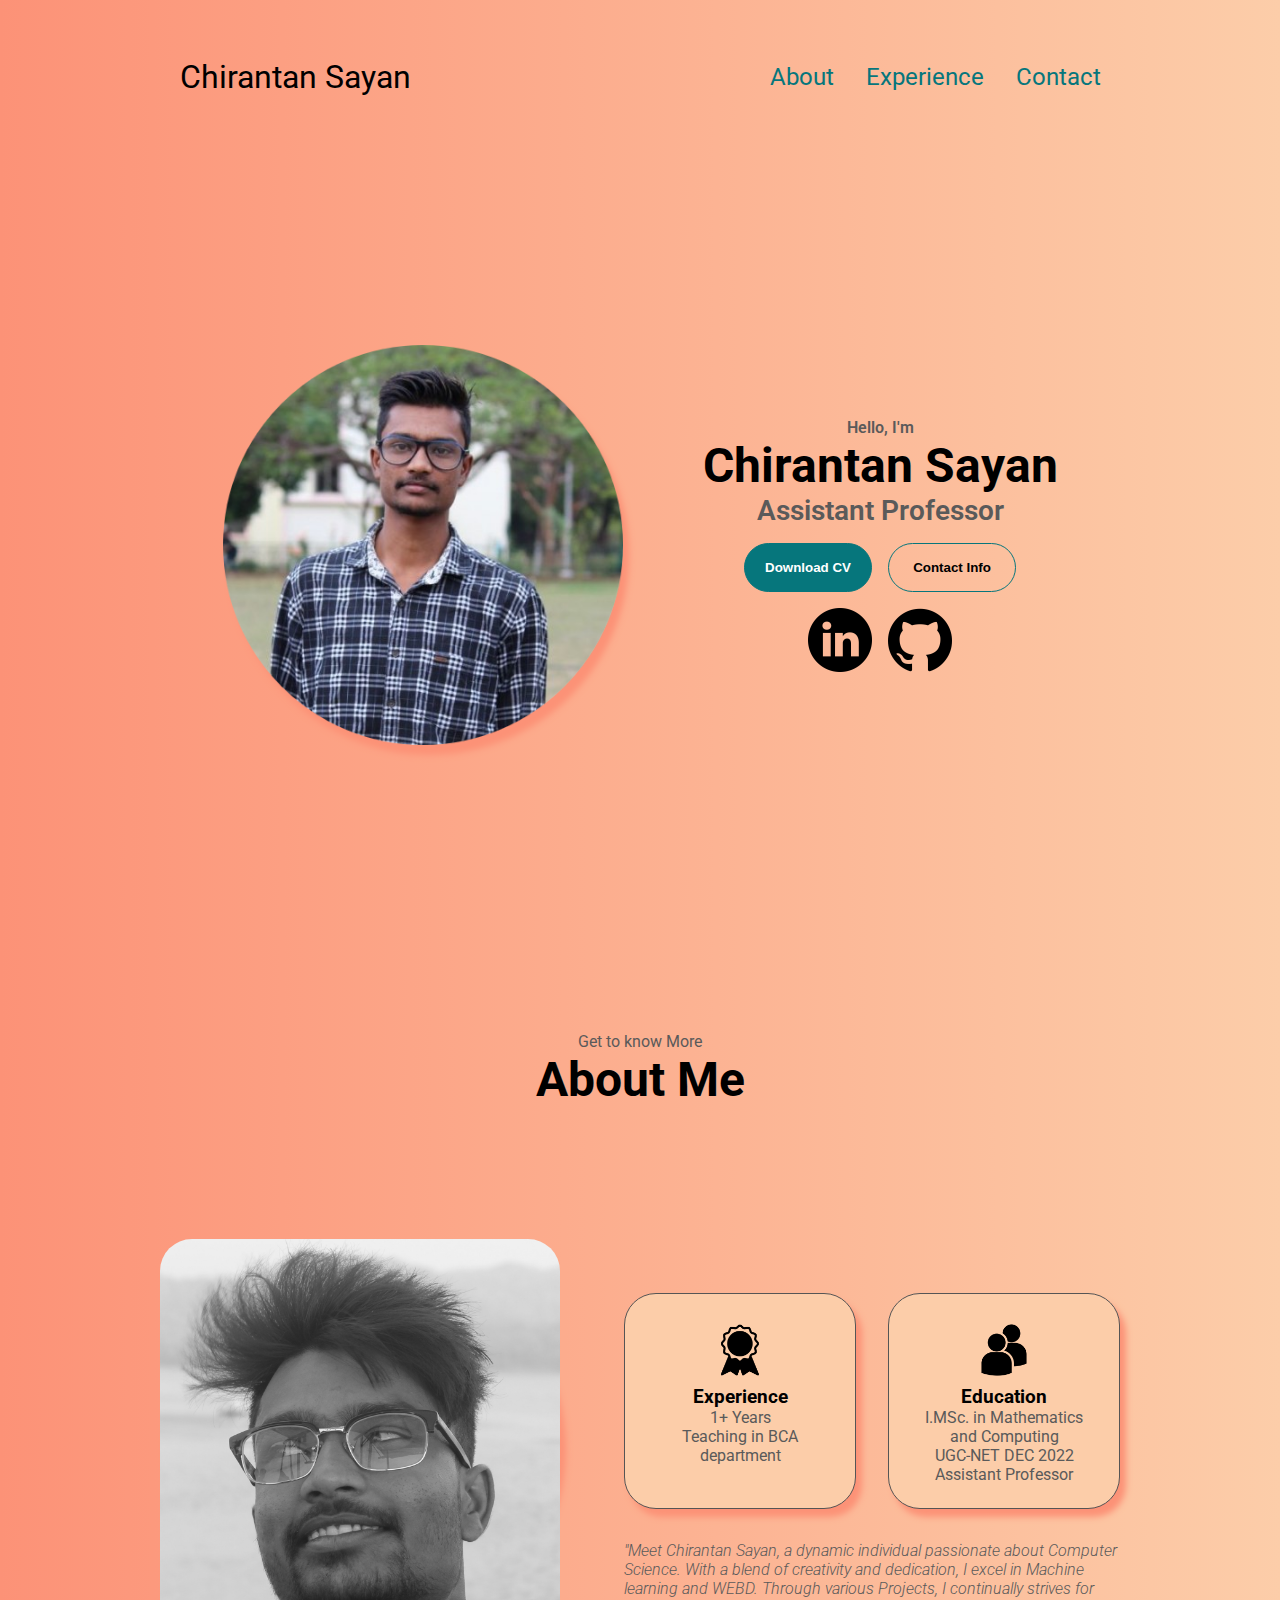
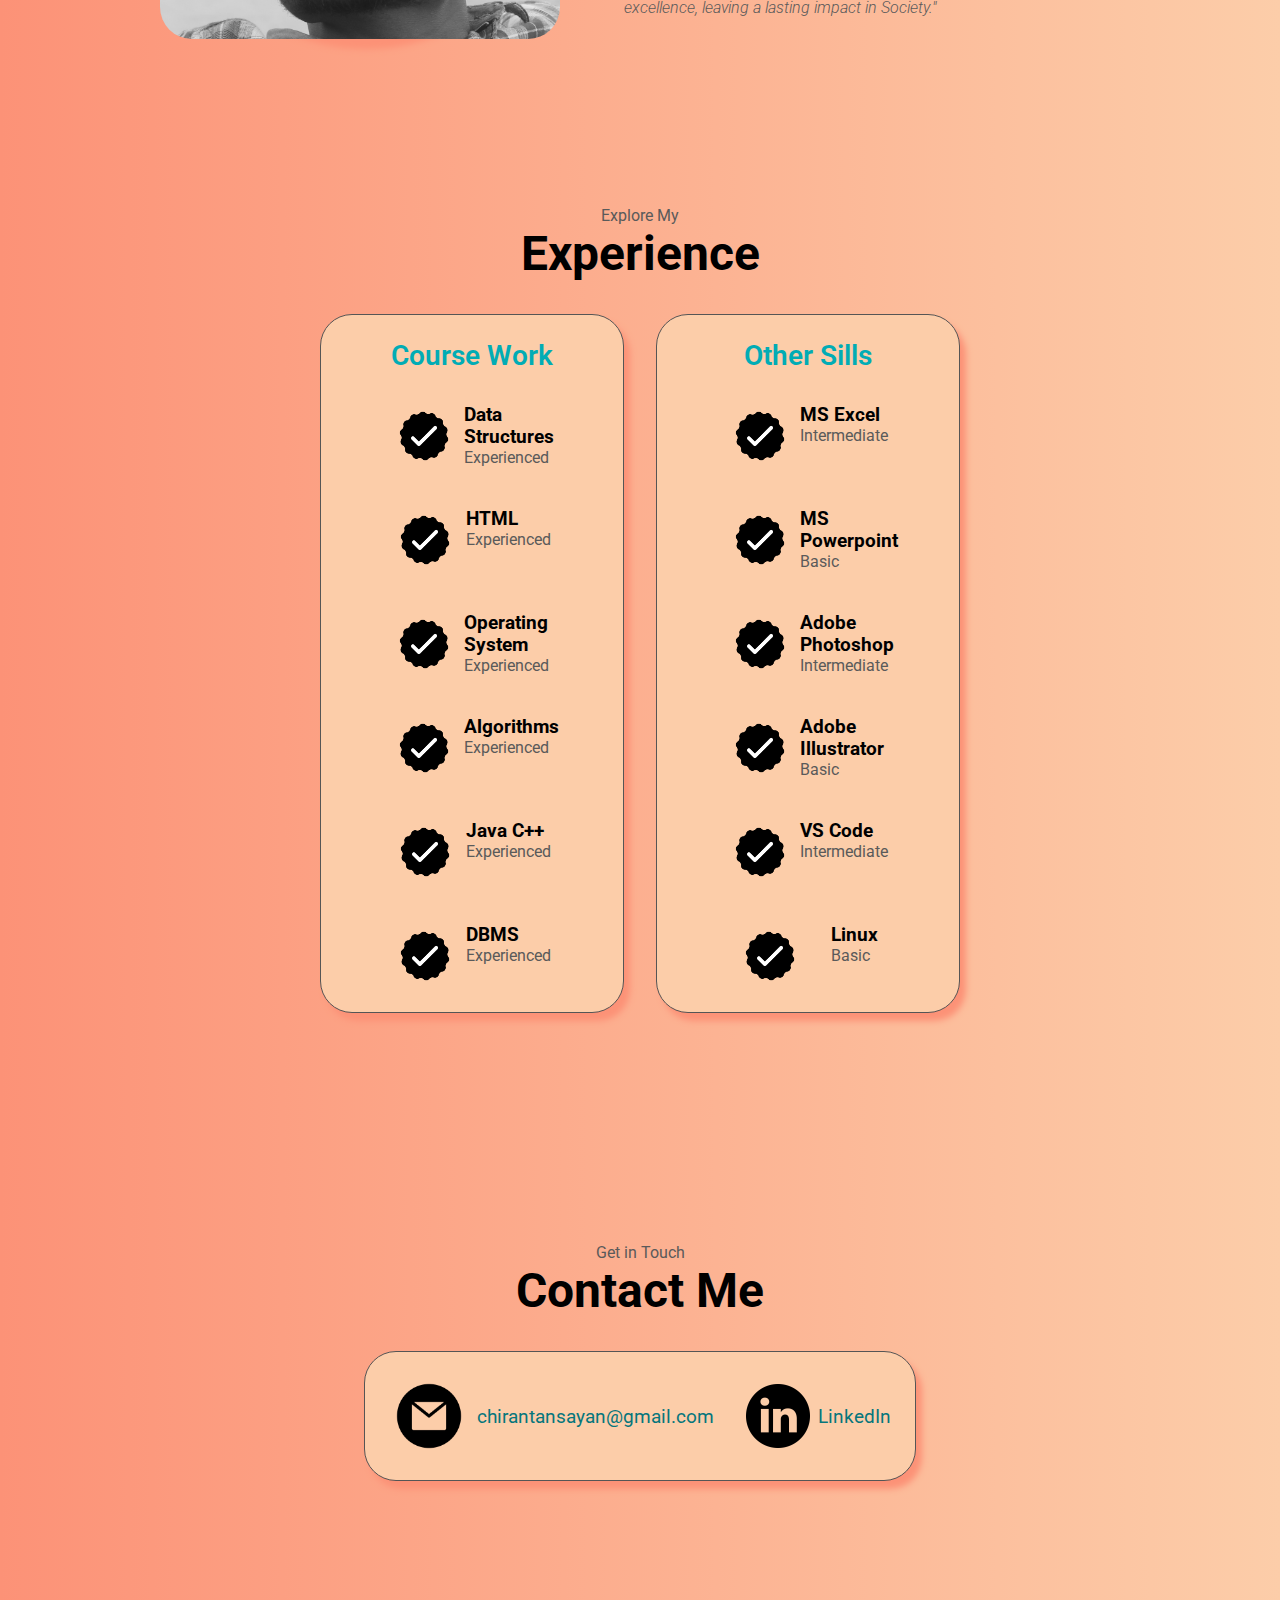
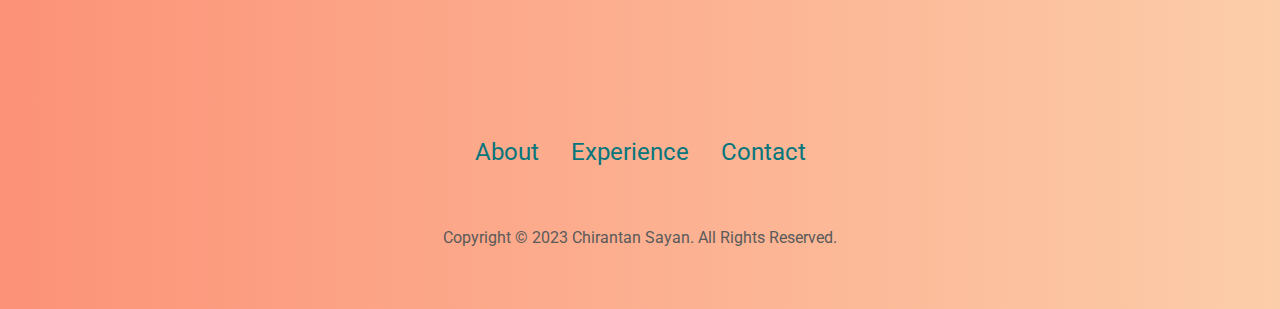
==== index.html @ 156c89c4 "My portfolio responsive website" ====
<!DOCTYPE html>
<html lang="en">

<head>
  <meta charset="UTF-8">
  <meta name="viewport" content="width=device-width, initial-scale=1.0">
  <title>My Portfolio</title>
  <link rel="stylesheet" href="style.css">
  <link rel="stylesheet" href="mediaqueries.css">
</head>

<body>
  <nav id="desktop-nav">
    <div class="logo">Chirantan Sayan</div>
    <div>
      <ul class="nav-links">
        <li><a href="#about">About</a></li>
        <li><a href="#experience">Experience</a></li>
        <li><a href="#contact">Contact</a></li>
      </ul>
    </div>
  </nav>
  <nav id="hamburger-nav">
    <div class="logo">Chirantan Sayan</div>
    <div class="hamburger-menu">
      <div class="hamburger-icon" onclick="toggleMenu()">
        <span></span>
        <span></span>
        <span></span>
      </div>
      <div class="menu-links">
        <li><a href="#about" onclick="toggleMenu()">About</a></li>
        <li><a href="#experience" onclick="toggleMenu()">Experience</a></li>
        <li><a href="#contact" onclick="toggleMenu()">Contact</a></li>
      </div>
    </div>
  </nav>
  <section id="profile">
    <div class="section__pic-container">
      <img src="./assets/profilepic.png" alt="sayan pic">
    </div>
    <div class="section__text">
      <p class="section__text__p1">Hello, I'm</p>
      <h1 class="title">Chirantan Sayan</h1>
      <p class="section__text__p2">Assistant Professor</p>
      <div class="btn-container">
        <button class="btn btn-color-1" onclick="window.open('./assets/Sayan_Resume.pdf')">
          Download CV
        </button>
        <button class="btn btn-color-2" onclick="location.href='./#contact'">
          Contact Info
        </button>
      </div>
      <div id="socials-container">
        <img src="./assets/linkedin.png" alt="linkedin profile" class="icon"
          onclick="location.href='https://linkedin.com/'">
        <img src="./assets/github.png" alt="github page" class="icon" onclick="location.href='https://github.com/chirantansayan'">
      </div>
    </div>
  </section>
  <section id="about">
    <p class="section__text__p1">Get to know More</p>
    <h1 class="title">About Me</h1>
    <div class="section-container">
      <div class="section__pic-container">
        <img src="./assets/profilepic2.jpg" alt="profilepic2" class="about-pic">
      </div>
      <div class="about-detail-container">
        <div class="about-container">
          <div class="detail-container">
            <img src="./assets/experience.png" alt="experience icon" class="icon">
            <h3>Experience</h3>
            <p>1+ Years <br>Teaching in BCA department</p>
          </div>
          <div class="detail-container">
            <img src="./assets/education.png" alt="education icon" class="icon">
            <h3>Education</h3>
            <p>I.MSc. in Mathematics and Computing <br>UGC-NET DEC 2022 Assistant Professor</p>
          </div>
        </div>
        <div class="text-container">
          <p>"Meet Chirantan Sayan, a dynamic individual passionate about Computer Science.
            With a blend of creativity and dedication, I excel in Machine learning and WEBD.
            Through various Projects, I continually strives for excellence, leaving a lasting impact in Society."</p>
        </div>
      </div>
    </div>
    <section id="experience">
      <p class="section__text__p1">Explore My</p>
      <h1 class="title">Experience</h1>
      <div class="experience-detail-container">
        <div class="about-container">
          <div class="detail-container">
            <h2 class="experience-sub-title">Course Work</h2>
            <div class="article-container">
              <article>
                <img src="./assets/checkmark.png" alt="Experience icon" class="icon">
                <div>
                  <h3>Data Structures</h3>
                  <p>Experienced</p>
                </div>
              </article>
              <article>
                <img src="./assets/checkmark.png" alt="Experience icon" class="icon">
                <div>
                  <h3>HTML</h3>
                  <p>Experienced</p>
                </div>
              </article>
              <article>
                <img src="./assets/checkmark.png" alt="Experience icon" class="icon">
                <div>
                  <h3>Operating System</h3>
                  <p>Experienced</p>
                </div>
              </article>
              <article>
                <img src="./assets/checkmark.png" alt="Experience icon" class="icon">
                <div>
                  <h3>Algorithms</h3>
                  <p>Experienced</p>
                </div>
              </article>
              <article>
                <img src="./assets/checkmark.png" alt="Experience icon" class="icon">
                <div>
                  <h3>Java C++</h3>
                  <p>Experienced</p>
                </div>
              </article>
              <article>
                <img src="./assets/checkmark.png" alt="Experience icon" class="icon">
                <div>
                  <h3>DBMS</h3>
                  <p>Experienced</p>
                </div>
              </article>
            </div>
          </div>
          <div class="detail-container">
            <h2 class="experience-sub-title">Other Sills</h2>
            <div class="article-container">
              <article>
                <img src="./assets/checkmark.png" alt="Experience icon" class="icon">
                <div>
                  <h3>MS Excel</h3>
                  <p>Intermediate</p>
                </div>
              </article>
              <article>
                <img src="./assets/checkmark.png" alt="Experience icon" class="icon">
                <div>
                  <h3>MS Powerpoint</h3>
                  <p>Basic</p>
                </div>
              </article>
              <article>
                <img src="./assets/checkmark.png" alt="Experience icon" class="icon">
                <div>
                  <h3>Adobe Photoshop</h3>
                  <p>Intermediate</p>
                </div>
              </article>
              <article>
                <img src="./assets/checkmark.png" alt="Experience icon" class="icon">
                <div>
                  <h3>Adobe Illustrator</h3>
                  <p>Basic</p>
                </div>
              </article>
              <article>
                <img src="./assets/checkmark.png" alt="Experience icon" class="icon">
                <div>
                  <h3>VS Code</h3>
                  <p>Intermediate</p>
                </div>
              </article>
              <article>
                <img src="./assets/checkmark.png" alt="Experience icon" class="icon">
                <div>
                  <h3>Linux</h3>
                  <p>Basic</p>
                </div>
              </article>
            </div>
          </div>
        </div>
      </div>
    </section>
    <section id="contact">
      <p class="section__text__p1">Get in Touch</p>
      <h1 class="title">Contact Me</h1>
      <div class="contact-info-upper-container">
        <div class="contact-info-container">
          <img src="./assets/email.png" alt="Email icon" class="icon contact-icon email-icon" />
          <p><a href="mailto:chirantansayan@gmail.com">chirantansayan@gmail.com</a></p>
        </div>
        <div class="contact-info-container">
          <img src="./assets/linkedin.png" alt="LinkedIn icon" class="icon contact-icon" />
          <p><a href="https://www.linkedin.com">LinkedIn</a></p>
        </div>
      </div>
    </section>
    <footer>
      <nav>
        <div class="nav-links-container">
          <ul class="nav-links">
            <li><a href="#about">About</a></li>
            <li><a href="#experience">Experience</a></li>
            <li><a href="#contact">Contact</a></li>
          </ul>
        </div>
      </nav>
      <p>Copyright &#169; 2023 Chirantan Sayan. All Rights Reserved.</p>
    </footer>
  </section>
  <script src="script.js"></script>
</body>
</html>
---- style.css ----
@import url('https://fonts.googleapis.com/css2?family=Roboto:wght@500;700&display=swap');

* {
    margin: 0;
    padding: 0;
}

body {
    font-family: 'Roboto', sans-serif;
    /* background-image: linear-gradient(90deg,#415800 0%,#C850C0 46%,#FFCC70 100%); */
    background: linear-gradient(to right, #fc9277, #fccda9);

}

html {
    scroll-behavior: smooth;
}

p {
    color: rgb(90, 90, 90);
}

/* Transition */
a,
.btn {
    transition: all 300ms ease;
}

/* Desktop nav */
nav,
.nav-links {
    display: flex;
}

nav {
    justify-content: space-around;
    align-items: center;
    height: 17vh;
}

.nav-links {
    gap: 2rem;
    list-style: none;
    font-size: 1.5rem;
}

a {
    color: rgb(6, 118, 124);
    text-decoration: none;
    text-decoration-color: white;
}

a:hover {
    color: rgb(1, 172, 181);
    text-decoration: underline;
    text-underline-offset: 1rem;
    text-decoration-color: (212, 0, 255);
}

.logo {
    font-size: 2rem;
}

.logo:hover {
    cursor: default;
}

/* Hamburger */
#hamburger-nav {
    display: none;
}

.hamburger-menu {
    position: relative;
    display: inline-block;
}

.hamburger-icon {
    display: flex;
    flex-direction: column;
    justify-content: space-between;
    height: 24px;
    width: 30px;
    cursor: pointer;
}

.hamburger-icon span {
    width: 100%;
    height: 2px;
    background-color: rgb(1, 172, 181);
    transition: all 0.3 ease-in-out;
}

.menu-links {
    position: absolute;
    top: 100%;
    right: 0;
    background-color: white;
    width: fit-content;
    max-height: 0;
    overflow: hidden;
    transition: all 0.3 ease-in-out;
    background: #fccda9;
}

.menu-links a {
    display: block;
    padding: 10px;
    text-align: justify;
    font-size: 1.2rem;
    color: rgb(68, 68, 68);
    text-decoration: none;
    transition: all 0.3 ease-in-out;
}

.menu-links a:hover {
    color: rgb(6, 118, 124);
    text-decoration: underline;
    text-underline-offset: 0.5rem;
    text-decoration-color: (212, 0, 255);
}

.menu-links li {
    list-style: none;
}

.menu-links.open {
    max-height: 300px;
}

.hamburger-icon.open span:first-child {
    transform: rotate(45deg) translate(10px, 5px);
}

.hamburger-icon.open span:nth-child(2) {
    opacity: 0;
}

.hamburger-icon.open span:last-child {
    transform: rotate(-45deg) translate(10px, -5px);
}

.hamburger-icon span:first-child {
    transform: none;
}

.hamburger-icon span:first-child {
    opacity: 1;
    ;
}

.hamburger-icon span:first-child {
    transform: none;
}

/* Section */
section {
    padding-top: 4vh;
    height: 96vh;
    margin: 0 10rem;
    box-sizing: border-box;
    min-height: fit-content;
}

.section-container {
    display: flex;
}

#profile {
    display: flex;
    justify-content: center;
    gap: 5rem;
    height: 70vh;
}

.section__pic-container {
    display: flex;
    height: 400px;
    width: 400px;
    margin: auto 0;
    border-radius: 50%;
    box-shadow: #fc9277 6px 10px 6px;
}

.section__text {
    align-self: center;
    text-align: center;
}

.section__text p {
    font-weight: 600;
}

.section__text__p1 {
    text-align: center;
}

.section__text__p2 {
    font-size: 1.75rem;
    margin-bottom: 1rem;
}

.title {
    font-size: 3rem;
    text-align: center;
}
#socials-container{
    display: flex;
    justify-content: center;
    margin-top: 1rem;
    gap: 1rem;
}
/* icons */
.icon{
    cursor: pointer;
    height: 4rem;
}
/* buttons */
.btn-container{
    display: flex;
    justify-content: center;
    gap: 1rem;
}
.btn{
    font-weight: 600;
    transition: all 300ms ease;
    padding: 1rem;
    width: 8rem;
    border-radius: 2rem;
}
.btn-color-1,
.btn-color-2{
    border: rgb(6, 118, 124) 0.1rem solid;
}
.btn-color-1:hover,
.btn-color-2:hover{
    cursor: pointer;
}
.btn-color-1,
.btn-color-2:hover{
    background: rgb(6, 118, 124);
    color:white;
}
.btn-color-1:hover{
    background: rgb(6, 118, 124);
}
.btn-color-2{
    background: none;
}
.btn-color-2:hover{
    border: rgb(6, 118, 124) 0.1rem solid;
}
.btn-container{
    gap: 1rem;
}
/* about */
#about{
    position: relative;
}
.about-container{
    gap: 2rem;
    margin-bottom: 2rem;
    margin-top: 2rem;
}
.about-detail-container{
    justify-content: center;
    flex-direction: column;
}
.about-container,.about-detail-container{
    display: flex;
}
.about-pic{
    border-radius: 2rem;
}
.arrow{
    position: absolute;
    right: 1rem;
    bottom: 2.5rem;
}
.detail-container{
    padding: 1.5rem;
    flex: 1;
    background: #fccda9;
    border-radius: 2rem;
    border: rgb(6, 118, 124) 0.1rem solid;
    border-color: rgb(85, 85, 85);
    text-align: center;
    box-shadow: 6px 8px 6px #fc9277;
}
.section-container{
    gap: 4rem;
    height: 80%;
}
.section__pic-container{
    height: 400px;
    width: 400px;
    margin: auto 0;
}
.text-container{
    font-style: italic;
    font-weight: 300;
}
/* Experience */
#experience{
    position: relative;
}
.experience-sub-title{
    color: rgb(1, 172, 181);
    font-weight: 600;
    font-size: 1.75rem;
    margin-bottom: 2rem;
}
.experience-detail-container{
    display: flex;
    justify-content: center;
    flex-direction: column;
}
.article-container{
    display: flex;
    text-align: initial;
    flex-wrap: wrap;
    flex-direction: row;
    gap: 2.5rem;
    justify-content: space-around;
}
article{
    display: flex;
    width: 10rem;
    justify-content: space-around;
    gap: 0.5rem;
}
article .icon{
    cursor: default;
}
/* contact */
#contact{
    display: flex;
    justify-content: center;
    flex-direction: column;
    height: 70vh;
}
.contact-info-upper-container{
    display: flex;
    justify-content: center;
    border-radius: 2rem;
    border: rgb(85, 85, 85) 0.1rem solid;
    background-color: #fccda9;
    background: #fccda9;
    margin: 2rem auto;
    padding: 0.5rem;
    box-shadow: 6px 8px 6px #fc9277;
}
.contact-info-container{
    display: flex;
    align-items: center;
    justify-content: center;
    gap: 0.5rem;
    margin: 1rem;
}
.contact-info-container p{
    font-size: larger;
}
.contact-icon{
    cursor: default;
}
.email-icon{
    height: 5rem;
}
/* Footer */
footer{
    height: 26vh;
    margin: 0 1rem;
}
footer p{
    text-align: center;
}
---- mediaqueries.css ----
@media screen and (max-width: 1400px) {
    #profile{
        height: 83vh;
        margin-bottom: 6rem;
    }
    .about-containers{
        display: wrap;
    }
}


@media screen and (max-width: 1200px) {
    #desktop-nav{
        display: none;
    }
    #hamburger-nav{
        display: flex;
    }
    #experience,
    .experience-detail-container{
        margin-top: 2rem;
    }
    #profile,
    .section-container{
        display: block;
    }
    section,
    .section-container{
        height: fit-content;
    }
    section{
        margin: 0 5%;
    }
    .section__pic-container{
        width: 275px;
        height: 275px;
        margin: 0 auto 2rem;
    }
    .about-containers{
        margin-top: 0;
    }
}
@media  screen and (max-width: 600px) {
    #contact, footer{
        height: 40vh;
    }
    #profile{
        height: 83vh;
        margin-bottom: 0;
    }
    article{
        font-size: 1rem;
    }
    footer nav{
        height: fit-content;
        margin-bottom: 2rem;
    }
    .about-container,
    .contact-info-upper-container,
    .btn-container{
        flex-wrap: wrap;
    }
    .contact-info-container{
        margin: 0;
    }
    .contact-info-container p, 
    .nav-links li a{
        font-size: 1rem;
    }
    .experience-sub-title{
        font-size: 1.25rem;
    }
    .logo{
        font-size: 1.5rem;
    }
    .nav-links{
        flex-direction: column;
        gap: 0.5rem;
        text-align: center;
    }
    .section__pic-container{
        width: auto;
        height: 46vw;
        justify-content: center;
    }
    .section__text__p2{
        font-size: 1.25rem;
    }
    .title{
        font-size: 2rem;
    }
    .text-container{
        text-align: justify;
    }
}
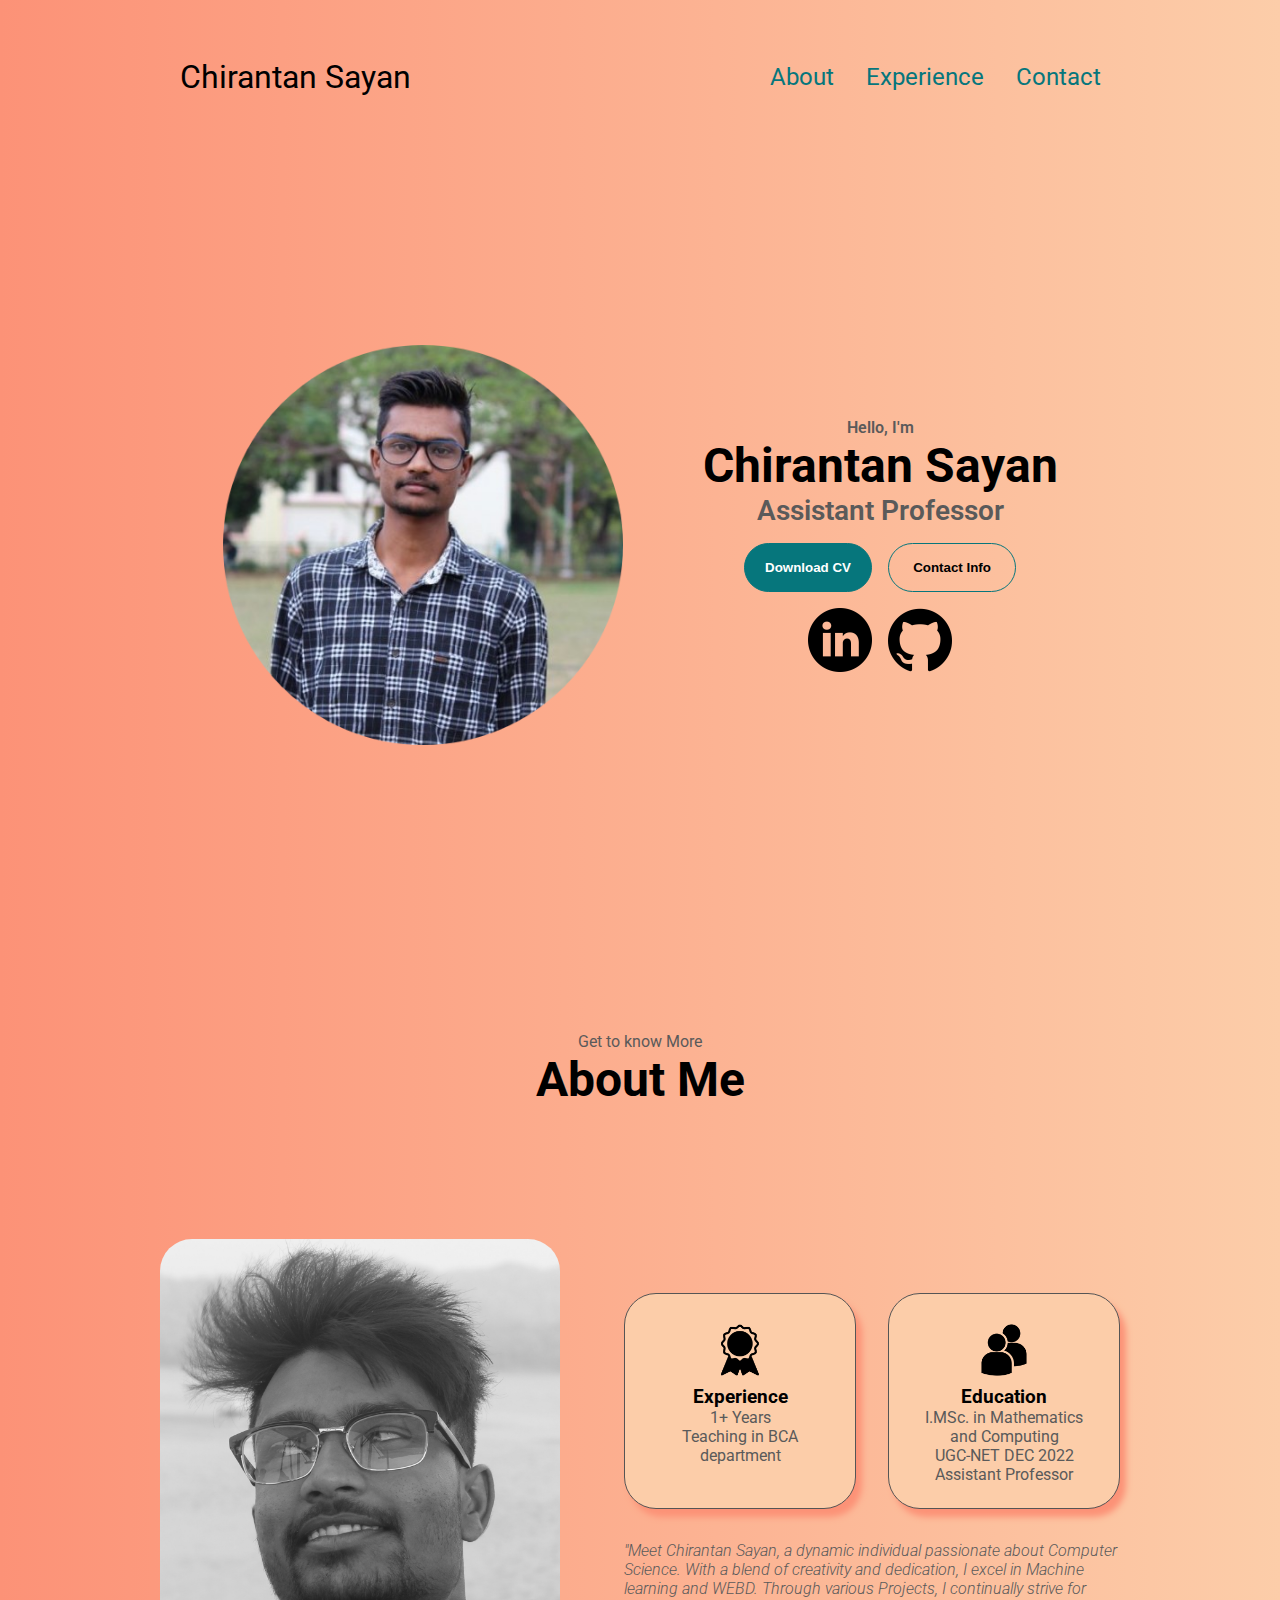
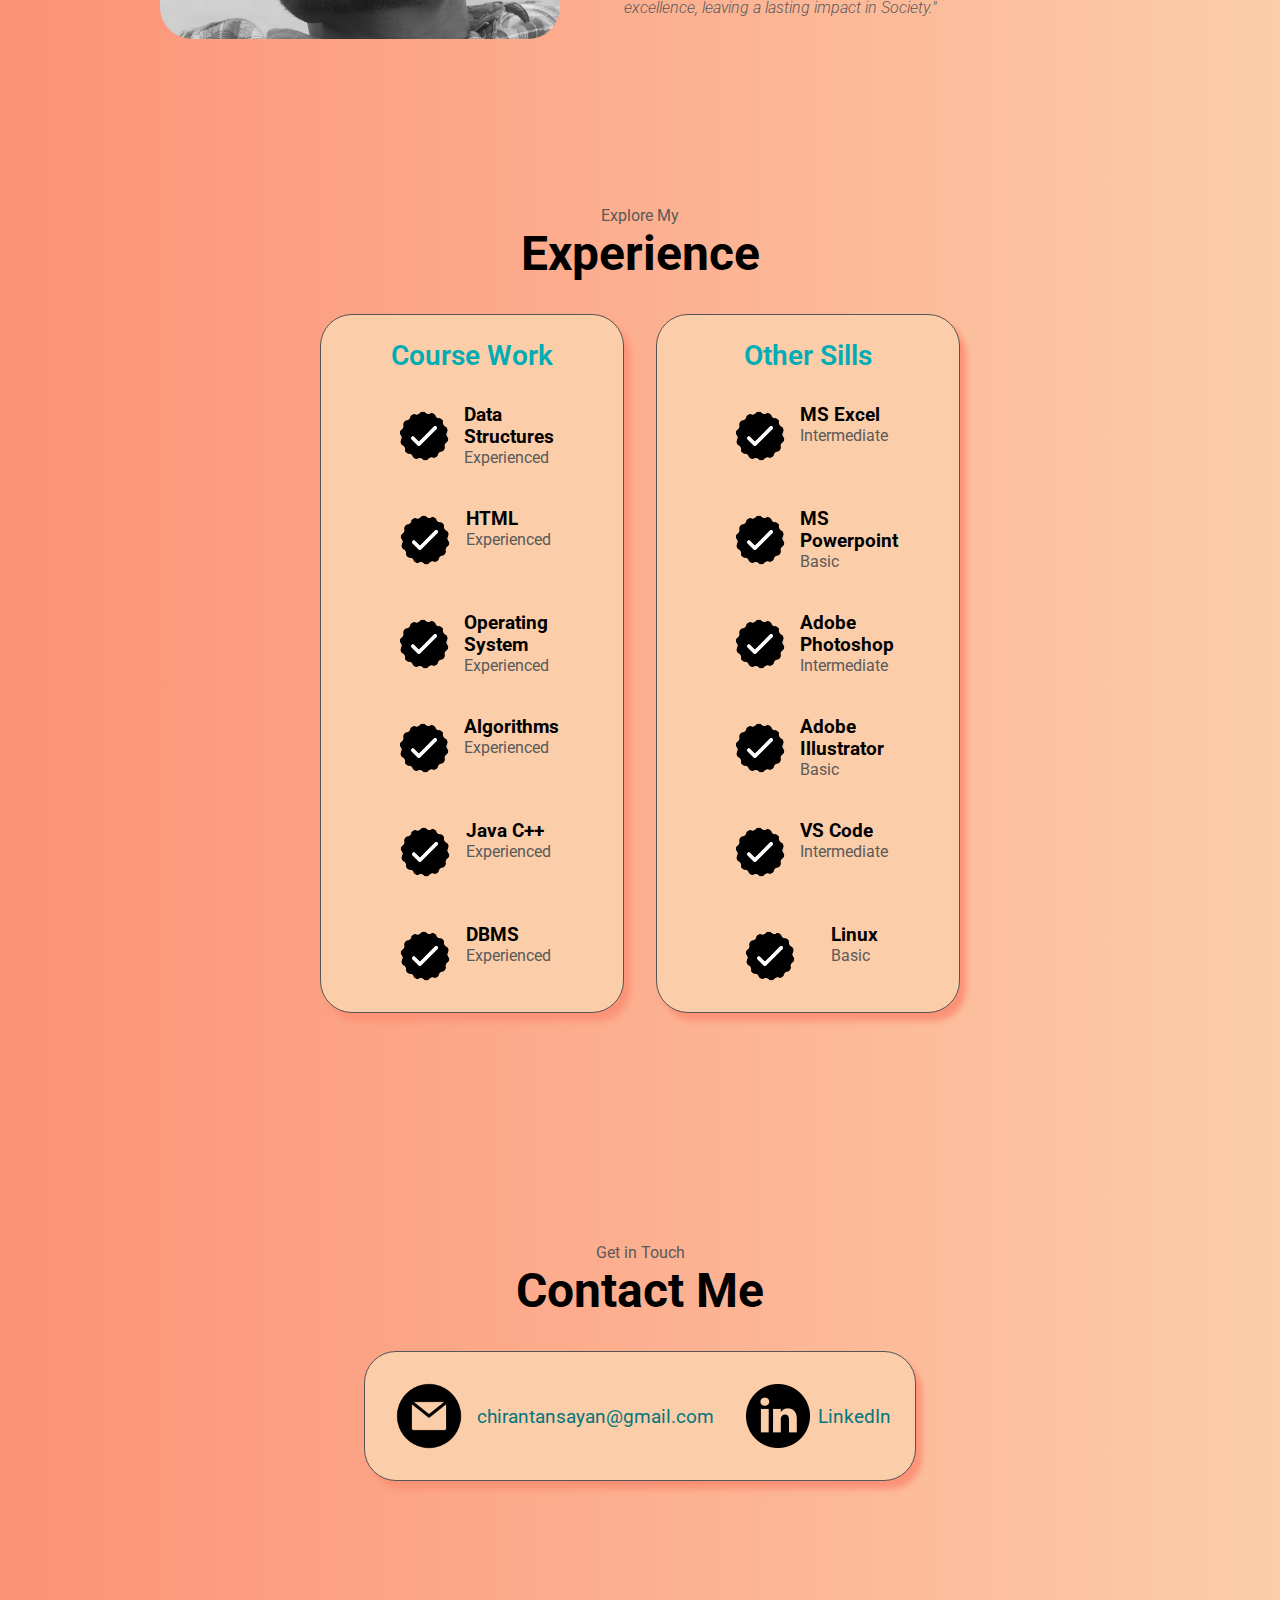
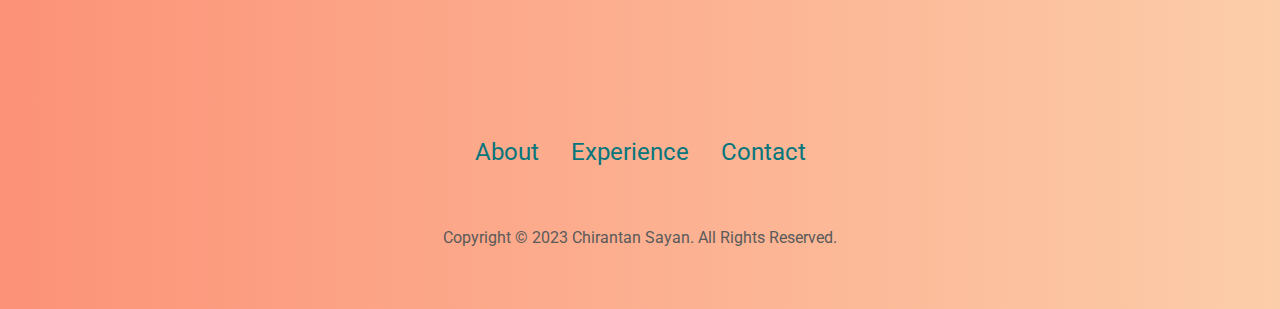
==== commit d2ca2ae2: "Update index.html" ====
--- a/index.html
+++ b/index.html
@@ -81,7 +81,7 @@
         <div class="text-container">
           <p>"Meet Chirantan Sayan, a dynamic individual passionate about Computer Science.
             With a blend of creativity and dedication, I excel in Machine learning and WEBD.
-            Through various Projects, I continually strives for excellence, leaving a lasting impact in Society."</p>
+            Through various Projects, I continually strive for excellence, leaving a lasting impact in Society."</p>
         </div>
       </div>
     </div>
@@ -216,4 +216,4 @@
   </section>
   <script src="script.js"></script>
 </body>
-</html>+</html>
--- a/style.css
+++ b/style.css
@@ -178,8 +178,6 @@
     height: 400px;
     width: 400px;
     margin: auto 0;
-    border-radius: 50%;
-    box-shadow: #fc9277 6px 10px 6px;
 }
 
 .section__text {
@@ -373,4 +371,4 @@
 }
 footer p{
     text-align: center;
-}+}
